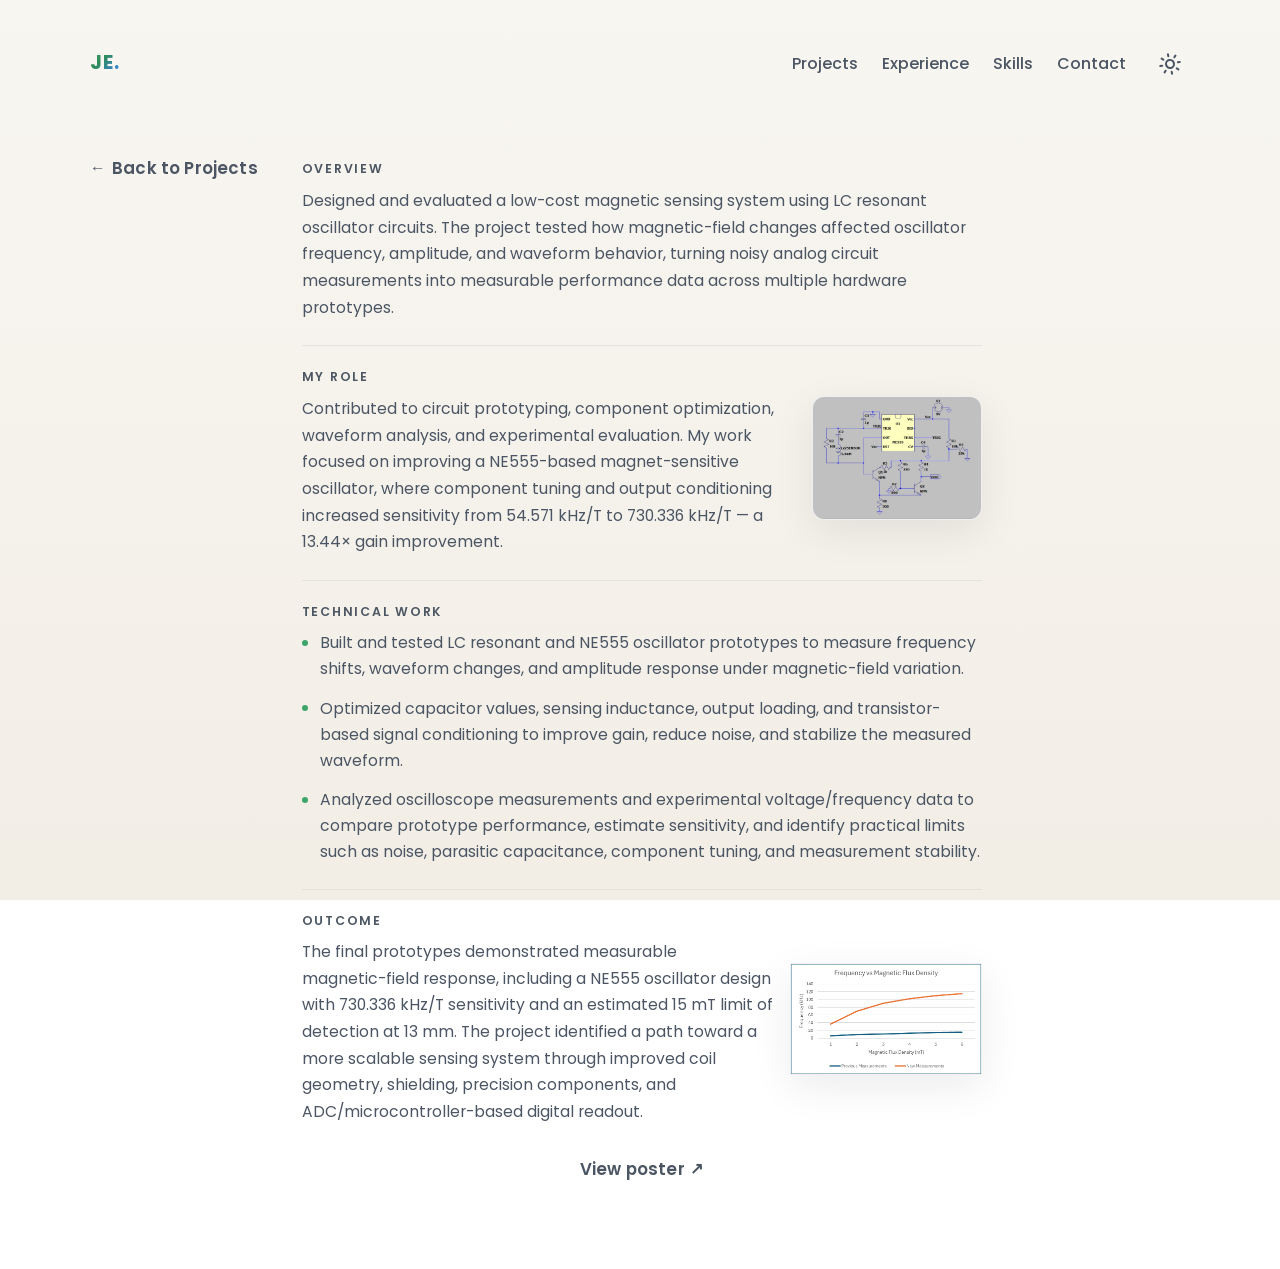
==== magnetic-resonance.html @ 5a76baa7 "added senior proj" ====
<!doctype html>
<html lang="en">
  <head>
    <meta charset="UTF-8" />
    <meta name="viewport" content="width=device-width, initial-scale=1" />
    <meta
      name="description"
      content="Case study: LC resonant magnetometer prototypes for magnetic resonance detection — circuit design, signal analysis, and experimental evaluation."
    />
    <link rel="icon" type="image/png" href="favicon.png" />
    <link rel="apple-touch-icon" href="favicon.png" />
    <link rel="preconnect" href="https://fonts.googleapis.com" />
    <link rel="preconnect" href="https://fonts.gstatic.com" crossorigin />
    <link
      href="https://fonts.googleapis.com/css2?family=Poppins:wght@400;500;700&display=swap"
      rel="stylesheet"
    />
    <link rel="stylesheet" href="styles.css" />
    <script src="script.js" defer></script>
    <title>Magnetic Resonance Detection System — Josh Elieson</title>
  </head>
  <body id="top">
    <script>
      (function () {
        var saved = localStorage.getItem("portfolio-theme");
        var theme;
        if (saved === "light" || saved === "dark") {
          theme = saved;
        } else {
          theme = "light";
        }
        document.body.className = theme;
      })();
    </script>
    <header class="header center">
      <a href="index.html" class="header-logo" aria-label="Home">
        <h3>JE.</h3>
      </a>

      <nav class="nav center" aria-label="Main">
        <ul class="nav__list center">
          <li class="nav__list-item">
            <a class="link link--nav" href="index.html#projects">Projects</a>
          </li>
          <li class="nav__list-item">
            <a class="link link--nav" href="index.html#experience">Experience</a>
          </li>
          <li class="nav__list-item">
            <a class="link link--nav" href="index.html#skills">Skills</a>
          </li>
          <li class="nav__list-item">
            <a class="link link--nav" href="index.html#contact">Contact</a>
          </li>
        </ul>

        <button type="button" aria-label="toggle theme" class="btn btn--icon btn-theme">
          <svg
            class="theme-icon theme-icon--moon"
            viewBox="0 0 24 24"
            width="24"
            height="24"
            aria-hidden="true"
          >
            <path
              d="M21 12.79A9 9 0 1 1 11.21 3 7 7 0 0 0 21 12.79z"
              fill="none"
              stroke="currentColor"
              stroke-width="2"
              stroke-linecap="round"
              stroke-linejoin="round"
            />
          </svg>
          <svg
            class="theme-icon theme-icon--sun"
            viewBox="0 0 24 24"
            width="24"
            height="24"
            aria-hidden="true"
          >
            <circle
              cx="12"
              cy="12"
              r="4"
              fill="none"
              stroke="currentColor"
              stroke-width="2"
            />
            <path
              d="M12 2v2M12 20v2M4.93 4.93l1.41 1.41M17.66 17.66l1.41 1.41M2 12h2M20 12h2M4.93 19.07l1.41-1.41M17.66 6.34l1.41-1.41"
              stroke="currentColor"
              stroke-width="2"
              stroke-linecap="round"
            />
          </svg>
        </button>

        <button
          type="button"
          aria-label="toggle navigation"
          class="btn btn--icon nav__hamburger"
        >
          <svg viewBox="0 0 24 24" width="24" height="24" aria-hidden="true">
            <path
              d="M3 12h18M3 6h18M3 18h18"
              stroke="currentColor"
              stroke-width="2"
              stroke-linecap="round"
            />
          </svg>
        </button>
      </nav>
    </header>

    <main class="case-study">
      <a href="index.html#projects" class="case-study__back text-action">
        <span class="case-study__back-inner">
          <span class="link-arrow link-arrow--left" aria-hidden="true"></span>
          <span class="case-study__back-text">Back to Projects</span>
        </span>
      </a>

      <article class="case-study__content">
        <section class="case-study__section">
          <h2 class="case-study__heading">Overview</h2>
          <p>
            Designed and evaluated a low-cost magnetic sensing system using LC resonant oscillator
            circuits. The project tested how magnetic-field changes affected oscillator frequency,
            amplitude, and waveform behavior, turning noisy analog circuit measurements into measurable
            performance data across multiple hardware prototypes.
          </p>
        </section>

        <section class="case-study__section">
          <h2 class="case-study__heading">My Role</h2>
          <figure class="case-study__figure case-study__figure--float">
            <button
              type="button"
              class="case-study__figure-zoom"
              data-lightbox-caption="NE555 magnet-sensitive oscillator schematic"
              aria-label="View larger: NE555 magnet-sensitive oscillator schematic"
            >
              <img
                src="images/projects/magnetic-resonance-schematic.png"
                alt="NE555-based magnet-sensitive oscillator circuit schematic with LC sensing inductor and transistor output conditioning"
                width="680"
                height="480"
                loading="lazy"
                decoding="async"
              />
            </button>
          </figure>
          <p>
            Contributed to circuit prototyping, component optimization, waveform analysis, and experimental
            evaluation. My work focused on improving a NE555-based magnet-sensitive oscillator, where
            component tuning and output conditioning increased sensitivity from 54.571 kHz/T to
            730.336 kHz/T — a 13.44× gain improvement.
          </p>
        </section>

        <section class="case-study__section">
          <h2 class="case-study__heading">Technical Work</h2>
          <ul class="case-study__list">
            <li>
              Built and tested LC resonant and NE555 oscillator prototypes to measure frequency shifts,
              waveform changes, and amplitude response under magnetic-field variation.
            </li>
            <li>
              Optimized capacitor values, sensing inductance, output loading, and transistor-based signal
              conditioning to improve gain, reduce noise, and stabilize the measured waveform.
            </li>
            <li>
              Analyzed oscilloscope measurements and experimental voltage/frequency data to compare
              prototype performance, estimate sensitivity, and identify practical limits such as noise,
              parasitic capacitance, component tuning, and measurement stability.
            </li>
          </ul>
        </section>

        <section class="case-study__section">
          <h2 class="case-study__heading">Outcome</h2>
          <div class="case-study__section-body case-study__section-body--split">
            <p>
              The final prototypes demonstrated measurable<br />
              magnetic-field response, including a NE555
              oscillator design with 730.336 kHz/T sensitivity and an estimated 15 mT limit of detection
              at 13 mm. The project identified a path toward a more scalable sensing system through
              improved coil geometry, shielding, precision components, and ADC/microcontroller-based
              digital readout.
            </p>
            <figure class="case-study__figure case-study__figure--float-lg case-study__figure--side">
              <button
                type="button"
                class="case-study__figure-zoom"
                data-lightbox-caption="Frequency vs magnetic flux density — previous vs optimized measurements"
                aria-label="View larger: Frequency vs magnetic flux density chart"
              >
                <img
                  src="images/projects/magnetic-resonance-frequency-chart.png"
                  alt="Frequency vs magnetic flux density chart comparing previous and optimized NE555 oscillator measurements"
                  width="680"
                  height="480"
                  loading="lazy"
                  decoding="async"
                />
              </button>
            </figure>
          </div>
          <div class="case-study__actions">
            <a
              href="documents/magnetic-resonance-poster.pdf"
              class="projects__see-more text-action"
              target="_blank"
              rel="noopener noreferrer"
            >
              View poster
              <span class="link-arrow" aria-hidden="true"></span>
            </a>
          </div>
        </section>

      </article>
    </main>

    <div id="theme-veil" class="theme-veil" aria-hidden="true"></div>

    <dialog id="image-lightbox" class="image-lightbox" aria-labelledby="image-lightbox-caption">
      <button type="button" class="image-lightbox__close btn btn--icon" aria-label="Close image">
        <svg viewBox="0 0 24 24" width="24" height="24" aria-hidden="true">
          <path
            d="M18 6L6 18M6 6l12 12"
            stroke="currentColor"
            stroke-width="2"
            stroke-linecap="round"
          />
        </svg>
      </button>
      <figure class="image-lightbox__figure">
        <img class="image-lightbox__image" src="" alt="" />
        <figcaption id="image-lightbox-caption" class="image-lightbox__caption"></figcaption>
      </figure>
    </dialog>
  </body>
</html>
---- styles.css ----
/*===============
  design tokens — dark (default)
===============*/

body.dark {
  --bg-fallback: #090b0f;
  --bg-page-gradient: none;
  --bg-secondary: #111418;
  --bg-card: #111418;
  --bg-hover: #161b22;
  --bg-navbar: #111418;

  --text-primary: #f3f4f6;
  --text-secondary: #9ca3af;
  --text-muted: #6b7280;
  --text-subtle: #6b7280;

  --accent: #2e8b57;
  --accent-bright: #3fa46a;
  --accent-blue: #3b82f6;
  --btn-primary-hover: #3fa46a;
  --accent-glow: rgba(46, 139, 87, 0.18);

  --border: rgba(255, 255, 255, 0.06);
  --border-strong: rgba(255, 255, 255, 0.1);

  --link: #3fa46a;
  --link-hover: #3fa46a;

  --btn-primary-text: #f9fafb;

  --shadow-soft: 0 8px 24px rgba(0, 0, 0, 0.2);
  --shadow-glow: 0 0 40px rgba(46, 139, 87, 0.12);

  --gradient-accent: linear-gradient(135deg, #3fa46a 0%, #2e8b57 40%, #3b82f6 100%);

  --tag-text: #9ca3af;
  --tag-bg: rgba(17, 20, 24, 0.65);
  --tag-border: rgba(255, 255, 255, 0.06);

  --skills-block-bg: #1e242e;
  --skills-block-hover: #282f3a;

  --heading-beige: #8d97a5;
  --heading-beige-dark: #9aa5b3;

  --shadow-card: 0 1px 0 rgba(255, 255, 255, 0.04) inset, 0 8px 30px rgba(0, 0, 0, 0.4);
}

/*===============
  design tokens — light
===============*/

body.light {
  --bg-fallback: #f6f4ef;
  --bg-page-gradient: linear-gradient(to bottom, #f8f6f1, #f2eee6);
  --bg-secondary: #ece8df;
  --bg-card: #ffffff;
  --bg-hover: #e7e2d7;
  --bg-navbar: rgba(255, 255, 255, 0.72);

  --text-primary: #111827;
  --text-secondary: #4b5563;
  --text-muted: #6b7280;
  --text-subtle: #9ca3af;

  --accent: #2e8b57;
  --accent-bright: #3fa46a;
  --btn-primary-hover: #256f47;
  --accent-glow: rgba(46, 139, 87, 0.08);

  --border: rgba(0, 0, 0, 0.06);
  --border-strong: rgba(0, 0, 0, 0.1);

  --link: #2e8b57;
  --link-hover: #1f5135;

  --btn-primary-text: #f9fafb;

  --shadow-soft: 0 8px 24px rgba(0, 0, 0, 0.06);
  --shadow-card: 0 12px 40px rgba(0, 0, 0, 0.08);
  --shadow-glow: 0 0 40px rgba(46, 139, 87, 0.08);

  --gradient-accent: linear-gradient(135deg, #3fa46a 0%, #2e8b57 40%, #3b82f6 100%);

  --tag-text: rgba(31, 81, 53, 0.92);
  --tag-bg: rgba(46, 139, 87, 0.1);
  --tag-border: rgba(46, 139, 87, 0.28);

  --heading-beige: #5f6b7a;
  --heading-beige-dark: #4d5763;
}

/*===============
  global styles
===============*/

* {
  padding: 0;
  margin: 0;
  border: 0;
  outline: 0;
  background-color: transparent;
  color: inherit;
  font-family: inherit;
  font-size: inherit;
  box-shadow: none;
  box-sizing: border-box;
}

html {
  scroll-behavior: smooth;
  --theme-veil-duration: 0.42s;
  --theme-veil-ease: cubic-bezier(0.4, 0, 0.2, 1);
  --forest-highlight-rgb: 31, 81, 53;
}

body {
  --section-gap: 4.5em;
  font-family: "Poppins", sans-serif;
  line-height: 1.65;
  color: var(--text-secondary);
  background-color: transparent;
  min-height: 100vh;
  position: relative;
}

/* Cursor proximity — text lifts and tints toward deep forest green */
[data-cursor-proximity] {
  transition:
    transform 0.45s cubic-bezier(0.22, 1, 0.36, 1),
    color 0.45s ease,
    text-shadow 0.45s ease;
}

[data-cursor-proximity].is-cursor-near {
  transform: translateY(calc(var(--proximity, 0) * -4px));
  color: color-mix(
    in srgb,
    currentColor calc((1 - var(--proximity, 0)) * 100%),
    #1f5135 calc(var(--proximity, 0) * 100%)
  );
  text-shadow: 0 calc(var(--proximity, 0) * 6px)
    calc(var(--proximity, 0) * 14px)
    rgba(var(--forest-highlight-rgb), calc(var(--proximity, 0) * 0.22));
}

body.light main .section__title[data-cursor-proximity].is-cursor-near,
body.light .project__header h3[data-cursor-proximity].is-cursor-near,
body.light .project__header-link h3[data-cursor-proximity].is-cursor-near {
  color: color-mix(
    in srgb,
    currentColor calc((1 - var(--proximity, 0)) * 100%),
    var(--heading-beige-dark) calc(var(--proximity, 0) * 100%)
  );
  text-shadow: 0 calc(var(--proximity, 0) * 6px)
    calc(var(--proximity, 0) * 14px)
    rgba(77, 87, 99, calc(var(--proximity, 0) * 0.22));
}

/* Crossfade page backgrounds — gradients don't tween via variables alone */
body::before,
body::after {
  content: "";
  position: fixed;
  inset: 0;
  z-index: -1;
  pointer-events: none;
  transition: opacity var(--theme-veil-duration) var(--theme-veil-ease);
}

body.theme-snap::before,
body.theme-snap::after {
  transition: none;
}

body::before {
  opacity: 1;
  background-color: #090b0f;
  background-repeat: no-repeat;
}

body::after {
  opacity: 0;
  background-color: #f6f4ef;
  background-image: linear-gradient(to bottom, #f8f6f1, #f2eee6);
  background-repeat: no-repeat;
  background-size: 100% 100%;
}

body.light::before {
  opacity: 0;
}

body.light::after {
  opacity: 1;
}

/* Full-screen veil hides per-component color snaps during theme toggle */
.theme-veil {
  position: fixed;
  inset: 0;
  z-index: 10000;
  pointer-events: none;
  opacity: 0;
  transition: opacity var(--theme-veil-duration) var(--theme-veil-ease);
}

.theme-veil.is-active {
  opacity: 1;
}

.theme-veil.is-instant {
  transition: none;
}

@media (prefers-reduced-motion: reduce) {
  html {
    --theme-veil-duration: 0.01ms;
  }

  body::before,
  body::after,
  .theme-veil {
    transition: none;
  }

  [data-cursor-proximity] {
    transition: none;
  }
}

::-moz-selection {
  background: var(--accent);
  color: var(--text-primary);
}

::-webkit-selection,
::selection {
  background: var(--accent);
  color: var(--text-primary);
}

h1,
h2,
h3,
h4 {
  line-height: 1.2;
  color: var(--text-primary);
  font-weight: 700;
  letter-spacing: -0.02em;
}

h1 {
  font-size: 4rem;
}

h2 {
  font-size: 2rem;
}

h3 {
  font-size: 1.5rem;
}

h4 {
  font-size: 1.3rem;
  color: var(--text-secondary);
  font-weight: 500;
}

ul {
  list-style-type: none;
}

a {
  text-decoration: none;
}

button {
  cursor: pointer;
}

@media (max-width: 900px) {
  h1 {
    font-size: 2.6rem;
  }
}

/*===================
  buttons and links
===================*/

.link {
  color: var(--link);
  padding: 0 0 0.3em 0;
  position: relative;
  transition: color 0.2s ease;
}

.link:hover,
.link:focus-visible {
  color: var(--link-hover);
}

.link::before {
  content: "";
  display: inline;
  width: 0%;
  height: 0.12em;
  position: absolute;
  bottom: 0;
  background: var(--gradient-accent);
  transition: width 0.2s ease-in;
  border-radius: 1px;
}

.link:hover::before,
.link:focus-visible::before {
  width: 100%;
}

.link--nav {
  color: var(--text-secondary);
  font-weight: 500;
}

.link--nav:hover,
.link--nav:focus-visible {
  color: var(--text-primary);
}

.link--icon {
  color: var(--text-secondary);
  font-size: 1.2rem;
  transition: color 0.2s ease;
}

.link--icon:hover,
.link--icon:focus-visible {
  color: var(--link-hover);
}

body.light .link--icon:hover,
body.light .link--icon:focus-visible {
  color: var(--accent-bright);
}

body.light .link--icon:hover svg,
body.light .link--icon:focus-visible svg {
  filter: drop-shadow(0 0 8px rgba(63, 164, 106, 0.45));
}

.btn {
  display: block;
  padding: 0.8em 1.4em;
  font-weight: 500;
  font-size: 0.9rem;
  border-radius: 6px;
  transition:
    background-color 0.25s ease,
    border-color 0.25s ease,
    color 0.25s ease,
    box-shadow 0.35s cubic-bezier(0.22, 1, 0.36, 1),
    transform 0.35s cubic-bezier(0.22, 1, 0.36, 1);
}

.btn--outline {
  display: inline-flex;
  align-items: center;
  justify-content: center;
  position: relative;
  isolation: isolate;
  overflow: visible;
  transform-origin: center center;
  background-color: transparent;
  background-image: var(--gradient-accent);
  -webkit-background-clip: text;
  background-clip: text;
  -webkit-text-fill-color: transparent;
  color: transparent;
  border: none;
  box-shadow: none;
  font-weight: 600;
}

/* Gradient border ring (matches .about__name gradient) */
.btn--outline::after {
  content: "";
  position: absolute;
  inset: 0;
  border-radius: inherit;
  padding: 2px;
  background: var(--gradient-accent);
  -webkit-mask:
    linear-gradient(#fff 0 0) content-box,
    linear-gradient(#fff 0 0);
  -webkit-mask-composite: xor;
  mask:
    linear-gradient(#fff 0 0) content-box,
    linear-gradient(#fff 0 0);
  mask-composite: exclude;
  pointer-events: none;
  z-index: -1;
  transition: opacity 0.35s cubic-bezier(0.22, 1, 0.36, 1);
}

.btn--outline::before {
  content: "";
  position: absolute;
  inset: 0;
  border-radius: inherit;
  clip-path: inset(0 round 6px);
  background: linear-gradient(
    115deg,
    transparent 28%,
    rgba(255, 255, 255, 0.12) 46%,
    rgba(255, 255, 255, 0.22) 50%,
    rgba(255, 255, 255, 0.12) 54%,
    transparent 72%
  );
  transform: translateX(-140%) skewX(-14deg);
  transition: transform 0.7s cubic-bezier(0.22, 1, 0.36, 1);
  pointer-events: none;
  z-index: 0;
}

a:has(> .btn--outline) {
  display: inline-block;
  position: relative;
  isolation: isolate;
  border-radius: 6px;
  transition: filter 0.35s cubic-bezier(0.22, 1, 0.36, 1);
}

a:has(> .btn--outline):hover,
a:has(> .btn--outline):focus-visible {
  filter: drop-shadow(0 0 10px rgba(46, 139, 87, 0.55))
    drop-shadow(0 0 20px rgba(59, 130, 246, 0.4))
    drop-shadow(0 0 32px rgba(59, 130, 246, 0.22));
}

.btn--outline:hover,
.btn--outline:focus-visible,
a:hover > .btn--outline,
a:focus-visible > .btn--outline {
  transform: translateY(-3px) scale(1.025);
  box-shadow:
    0 0 14px rgba(46, 139, 87, 0.45),
    0 0 26px rgba(59, 130, 246, 0.35);
}

.btn--outline:hover::after,
.btn--outline:focus-visible::after,
a:hover > .btn--outline::after,
a:focus-visible > .btn--outline::after {
  opacity: 1;
  padding: 2.5px;
}

.btn--outline:not(.btn--resume):hover::before,
.btn--outline:not(.btn--resume):focus-visible::before,
a:hover > .btn--outline:not(.btn--resume)::before,
a:focus-visible > .btn--outline:not(.btn--resume)::before {
  transform: translateX(140%) skewX(-14deg);
}

.btn--outline:active,
a:active > .btn--outline {
  transform: translateY(-1px) scale(1.01);
  transition-duration: 0.12s;
}

/* Resume — gradient fill wipes in; label crossfades to light text */
.btn--resume {
  overflow: hidden;
  background-image: none;
  -webkit-background-clip: border-box;
  background-clip: border-box;
  -webkit-text-fill-color: inherit;
  color: inherit;
}

.btn--resume::after {
  z-index: 2;
}

.btn--resume::before {
  display: none;
}

.btn--resume__fill {
  position: absolute;
  left: 0;
  top: 0;
  bottom: 0;
  width: 0;
  border-radius: inherit;
  background: var(--gradient-accent);
  transition: width 0.55s cubic-bezier(0.33, 1, 0.68, 1);
  pointer-events: none;
  z-index: 0;
}

.btn--resume:hover .btn--resume__fill,
.btn--resume:focus-visible .btn--resume__fill,
a:hover > .btn--resume .btn--resume__fill,
a:focus-visible > .btn--resume .btn--resume__fill {
  width: 100%;
}

.btn--resume__label {
  position: relative;
  z-index: 1;
  display: inline-block;
  background-image: var(--gradient-accent);
  -webkit-background-clip: text;
  background-clip: text;
  -webkit-text-fill-color: transparent;
  color: transparent;
  font-weight: inherit;
  transition:
    background-image 0.2s step-end,
    -webkit-text-fill-color 0.25s ease,
    color 0.25s ease;
}

.btn--resume__label::after {
  content: attr(data-text);
  position: absolute;
  inset: 0;
  display: flex;
  align-items: center;
  justify-content: center;
  color: var(--btn-primary-text);
  -webkit-text-fill-color: var(--btn-primary-text);
  opacity: 0;
  transition: opacity 0.3s cubic-bezier(0.33, 1, 0.68, 1) 0.18s;
  pointer-events: none;
}

.btn--resume:hover .btn--resume__label,
.btn--resume:focus-visible .btn--resume__label,
a:hover > .btn--resume .btn--resume__label,
a:focus-visible > .btn--resume .btn--resume__label {
  background-image: none;
  -webkit-text-fill-color: transparent;
  color: transparent;
}

.btn--resume:hover .btn--resume__label::after,
.btn--resume:focus-visible .btn--resume__label::after,
a:hover > .btn--resume .btn--resume__label::after,
a:focus-visible > .btn--resume .btn--resume__label::after {
  opacity: 1;
}

.btn--plain {
  text-transform: initial;
  background-color: var(--bg-card);
  color: var(--text-secondary);
  border: 1px solid var(--border-strong);
  box-shadow: var(--shadow-soft);
}

.btn--plain:hover,
.btn--plain:focus-visible {
  background-color: var(--bg-hover);
  border-color: var(--border-strong);
  color: var(--text-primary);
  transform: translateY(-3px);
  box-shadow: var(--shadow-card);
}

.btn--icon {
  padding: 0;
  display: flex;
  align-items: center;
  justify-content: center;
  min-width: 40px;
  min-height: 40px;
  border-radius: 8px;
  color: var(--text-secondary);
}

.btn--icon:hover,
.btn--icon:focus-visible {
  color: var(--accent-bright);
  background-color: var(--bg-hover);
}

.btn--icon:active {
  transform: translateY(-2px);
}

/*========
  layout
========*/

.center {
  display: flex;
  align-items: center;
}

.header {
  height: 8em;
  max-width: 1100px;
  width: 95%;
  margin: 0 auto;
  justify-content: space-between;
}

.header-logo {
  display: inline-block;
  cursor: pointer;
  user-select: none;
}

.header-logo h3 {
  display: inline-block;
  transition: transform 0.2s ease;
}

.header-logo:hover h3 {
  transform: scale(1.04);
}

.header-logo.is-pop h3 {
  animation: logo-pop 0.52s cubic-bezier(0.34, 1.45, 0.64, 1);
}

@keyframes logo-pop {
  0%,
  100% {
    transform: scale(1) rotate(0deg);
  }
  35% {
    transform: scale(1.14) rotate(-4deg);
  }
  65% {
    transform: scale(0.97) rotate(3deg);
  }
}

.header h3 {
  font-size: 1.25rem;
  font-weight: 700;
  letter-spacing: 0.04em;
  background: var(--gradient-accent);
  -webkit-background-clip: text;
  background-clip: text;
  color: transparent;
}

.confetti-piece {
  position: fixed;
  z-index: 10001;
  pointer-events: none;
  border-radius: 2px;
  will-change: transform, opacity;
}

.confetti-piece--circle {
  border-radius: 50%;
}

@media (prefers-reduced-motion: reduce) {
  .header-logo.is-pop h3 {
    animation: none !important;
  }

  .header-logo:hover h3 {
    transform: none;
  }

  .btn--outline::before {
    display: none;
  }

  .btn--resume::before {
    transition: none;
  }

  .btn--resume:hover .btn--resume__fill,
  .btn--resume:focus-visible .btn--resume__fill,
  a:hover > .btn--resume .btn--resume__fill,
  a:focus-visible > .btn--resume .btn--resume__fill {
    width: 100%;
  }

  .btn--resume:hover .btn--resume__label::after,
  .btn--resume:focus-visible .btn--resume__label::after,
  a:hover > .btn--resume .btn--resume__label::after,
  a:focus-visible > .btn--resume .btn--resume__label::after {
    opacity: 1;
    transition-delay: 0s;
  }

  a:has(> .btn--outline):hover,
  a:has(> .btn--outline):focus-visible {
    filter: none;
  }

  .btn--outline:hover,
  .btn--outline:focus-visible,
  .btn--outline:active,
  a:hover > .btn--outline,
  a:focus-visible > .btn--outline,
  a:active > .btn--outline {
    transform: none;
    box-shadow: none;
  }

  .text-action:hover,
  .text-action:focus-visible {
    transform: none;
  }

  .contact__link:hover .link-arrow,
  .contact__link:focus-visible .link-arrow,
  .projects__see-more:hover .link-arrow,
  .projects__see-more:focus-visible .link-arrow {
    animation: none;
  }
}

main {
  max-width: 1100px;
  width: 95%;
  margin: 0 auto;
}

.section {
  margin-top: var(--section-gap);
}

#projects,
#experience {
  scroll-margin-top: 3rem;
}

.section__title {
  text-align: center;
  margin-bottom: 1.25em;
  text-transform: uppercase;
  font-size: 1.4rem;
  font-weight: 600;
  letter-spacing: 0.16em;
}

body.light main .section__title {
  color: var(--heading-beige);
}

body.dark main .section__title {
  color: var(--accent-bright);
  text-shadow: 0 0 36px rgba(63, 164, 106, 0.45);
}

.nav__list {
  margin-right: 1.5em;
  display: flex;
}

.nav__list-item {
  margin-left: 1.5em;
}

.nav__hamburger {
  display: none;
  width: 1em;
}

.about {
  flex-direction: column;
  margin-top: 3em;
}

.about__name {
  display: inline;
  padding: 0;
  border: none;
  font: inherit;
  letter-spacing: inherit;
  cursor: pointer;
  user-select: none;
  background: var(--gradient-accent);
  -webkit-background-clip: text;
  background-clip: text;
  color: transparent;
}

.about__portrait {
  width: 22rem;
  max-width: 90vw;
  margin: 1.5rem auto 0;
  border-radius: 12px;
  display: block;
  object-fit: cover;
  aspect-ratio: 1;
  border: 1px solid var(--border-strong);
  box-shadow:
    var(--shadow-card),
    0 0 48px var(--accent-glow);
}

.about__role {
  margin-top: 1.4em;
}

.about__desc {
  font-size: 1rem;
  max-width: 600px;
  margin-inline: auto;
  text-align: center;
  text-wrap: balance;
  color: var(--text-secondary);
}

.about__desc,
.about__contact {
  margin-top: 2.4em;
}

.about .link--icon {
  margin-right: 0.8em;
}

.about .btn--outline {
  margin-right: 1em;
}

.projects__grid {
  max-width: 1100px;
  margin: 0 auto;
  display: grid;
  grid-template-columns: repeat(auto-fit, minmax(20em, 1fr));
  gap: 2em;
}

.projects__grid--more {
  display: none;
}

.projects__grid--more.is-expanded {
  display: grid;
  margin-top: 2em;
}

.projects__show-more-wrap {
  display: flex;
  justify-content: center;
  max-width: 1100px;
  margin: 2em auto 0;
}

.projects__show-more-wrap.is-repositioned {
  margin-top: 2em;
}

.projects__expanded-actions {
  display: none;
  align-items: center;
  gap: 1.5rem;
}

.projects__show-more-wrap.is-repositioned .projects__show-more {
  display: none;
}

.projects__show-more-wrap.is-repositioned .projects__expanded-actions {
  display: flex;
}

.text-action {
  display: inline;
  padding: 0;
  margin: 0;
  background: none;
  border: none;
  border-radius: 0;
  box-shadow: none;
  font: inherit;
  font-size: 1.05rem;
  font-weight: 600;
  letter-spacing: 0.01em;
  line-height: 1.4;
  color: var(--text-secondary);
  cursor: pointer;
  text-decoration: none;
  transition: color 0.2s ease;
}

.text-action:hover,
.text-action:focus-visible {
  background-image: var(--gradient-accent);
  -webkit-background-clip: text;
  background-clip: text;
  -webkit-text-fill-color: transparent;
  color: transparent;
}

.text-action:focus-visible {
  outline: none;
  text-decoration: underline;
  text-decoration-color: var(--accent);
  text-underline-offset: 0.2em;
}

.projects__see-more {
  display: inline-flex;
  align-items: center;
  gap: 0.35rem;
}

.link-arrow {
  display: inline-block;
  font-size: 0.96em;
  line-height: 1;
  color: var(--text-secondary);
  transition: color 0.2s ease;
}

.link-arrow::before {
  content: "↗";
}

.contact__link:hover .link-arrow,
.contact__link:focus-visible .link-arrow,
.projects__see-more:hover .link-arrow,
.projects__see-more:focus-visible .link-arrow {
  background-image: var(--gradient-accent);
  -webkit-background-clip: text;
  background-clip: text;
  -webkit-text-fill-color: transparent;
  color: transparent;
  animation: link-arrow-diagonal 0.7s ease-in-out infinite alternate;
}

@keyframes link-arrow-diagonal {
  0% {
    transform: translate(0, 0);
  }

  100% {
    transform: translate(4px, -4px);
  }
}

.contact__link.link--icon {
  align-items: flex-end;
  gap: 0.45rem;
  font-size: 1.05rem;
  font-weight: 600;
}

.contact__link.link--icon svg {
  display: block;
  width: 1.1em;
  height: 1.1em;
  flex-shrink: 0;
}

.contact__link-label {
  font-size: inherit;
  font-weight: inherit;
  color: inherit;
  line-height: 1;
}

.contact__link .link-arrow {
  line-height: 1;
  padding-bottom: 0.06em;
}

.project {
  position: relative;
  overflow: visible;
  padding: 1.5em 1.5em 3.25em;
  margin: 0 auto;
  width: 100%;
  text-align: left;
  background-color: var(--bg-card);
  border: 1px solid var(--border);
  border-radius: 12px;
  box-shadow: var(--shadow-card);
  transition:
    transform 0.25s ease,
    border-color 0.2s ease,
    box-shadow 0.2s ease;
}

.project.has-notes-open,
.project:has(.project__notes.is-open),
.project:has(.project__notes:hover),
.project:has(.project__notes:focus-within),
.project:has(.project__icon-hint:hover),
.project:has(.project__icon-hint:focus-within) {
  z-index: 50;
}

.project:hover {
  transform: translateY(-4px);
  background-color: var(--bg-hover);
  border-color: var(--border-strong);
  box-shadow:
    var(--shadow-card),
    var(--shadow-glow);
}

body.dark .project:hover {
  border-color: rgba(255, 255, 255, 0.09);
  box-shadow:
    0 1px 0 rgba(255, 255, 255, 0.05) inset,
    0 12px 40px rgba(0, 0, 0, 0.45),
    var(--shadow-glow);
}

.project__header {
  display: flex;
  align-items: center;
  gap: 1rem;
}

.project__header-link {
  display: block;
  margin: -0.35rem;
  padding: 0.35rem;
  border-radius: 10px;
  text-decoration: none;
  color: inherit;
  cursor: pointer;
  transition: background-color 0.2s ease;
}

.project__header-link .project__description {
  margin: 1.15em 0 0;
  line-height: 1.55;
}

.project__header-link:hover,
.project__header-link:focus-visible {
  background-color: var(--bg-hover);
}

.project__header-link:focus-visible {
  outline: 2px solid var(--accent);
  outline-offset: 2px;
}

.project__header-link:hover h3,
.project__header-link:focus-visible h3 {
  color: var(--accent-bright);
}

body.light .project__header h3,
body.light .project__header-link h3 {
  color: var(--heading-beige);
}

body.light .project__header-link:hover h3,
body.light .project__header-link:focus-visible h3 {
  color: var(--heading-beige-dark);
}

.project__image {
  flex-shrink: 0;
  width: 5.5rem;
  height: 5.5rem;
  object-fit: cover;
  border-radius: 10px;
  border: 1px solid var(--border);
  background-color: var(--bg-secondary);
}

.project__header h3,
.project__header-link h3 {
  margin: 0;
  flex: 1;
  min-width: 0;
  font-size: 1.05rem;
  line-height: 1.35;
  color: var(--text-primary);
}

.project__header h3.project__title--forge,
.project__header-link h3.project__title--forge {
  font-size: calc(1.05rem * 1.69);
}

.project__header h3.project__title--spreadsheet,
.project__header-link h3.project__title--spreadsheet {
  font-size: calc(1.05rem * 1.15);
}

.project__body {
  margin-top: 1.15em;
}

.project h3 {
  color: var(--text-primary);
}

.project__description {
  margin-top: 0;
  color: var(--text-secondary);
  font-size: 0.95rem;
}

.project__stack {
  display: flex;
  flex-wrap: wrap;
  justify-content: flex-start;
  margin: 1.2em 0;
  gap: 0.38rem;
  padding: 0;
  list-style: none;
}

.project__stack-item {
  margin: 0;
  font-weight: 600;
  font-size: 0.68rem;
  line-height: 1.3;
  letter-spacing: 0.03em;
  color: var(--tag-text);
  background-color: var(--tag-bg);
  border: 1px solid var(--tag-border);
  border-radius: 999px;
  padding: 0.22rem 0.55rem;
  transition:
    color 0.2s ease,
    background-color 0.2s ease,
    border-color 0.2s ease;
}

body.light .project__stack-item {
  color: var(--text-muted);
  background-color: var(--bg-secondary);
  border-color: var(--border);
}

.project:hover .project__stack-item {
  color: var(--accent-bright);
  border-color: rgba(63, 164, 106, 0.28);
}

body.dark .project:hover .project__stack-item {
  border-color: rgba(255, 255, 255, 0.1);
}

body.light .project:hover .project__stack-item {
  color: var(--accent-bright);
  background-color: rgba(46, 139, 87, 0.1);
  border-color: rgba(46, 139, 87, 0.28);
}

.project:has(.link--icon-text) {
  padding-bottom: 4.25em;
}

.project__links {
  position: absolute;
  bottom: 1.5em;
  left: 1.5em;
  display: flex;
  flex-wrap: wrap;
  align-items: center;
  justify-content: flex-start;
  gap: 0.5em;
  margin: 0;
}

.project__links .link--icon-text {
  display: inline-flex;
  align-items: center;
  line-height: 1;
  margin: 0;
}

.project__links .link.link--icon {
  position: relative;
  display: inline-flex;
  align-items: center;
  justify-content: center;
  margin: 0;
  padding: 0 0 0.3em 0;
  min-width: 24px;
  min-height: 24px;
  vertical-align: middle;
  overflow: visible;
}

.project__links .link.link--icon::before {
  bottom: 0;
  left: 0;
}

.project__notes {
  position: relative;
  display: inline-flex;
}

.project__notes::before {
  content: '';
  position: absolute;
  left: 0;
  right: 0;
  bottom: 100%;
  height: 0.65rem;
}

.project__notes-trigger {
  appearance: none;
  border: 0;
  background: transparent;
  margin: 0;
  font: inherit;
}

.project__notes-popup {
  position: absolute;
  left: 0;
  bottom: calc(100% + 0.65rem);
  transform: translate(0, 0.35rem);
  width: min(20.5rem, calc(100vw - 3.5rem));
  padding: 0.75rem 0.85rem;
  border-radius: 10px;
  border: 1px solid var(--border);
  background: var(--bg-card);
  box-shadow:
    0 12px 30px rgba(0, 0, 0, 0.3),
    0 1px 0 rgba(255, 255, 255, 0.04) inset;
  opacity: 0;
  visibility: hidden;
  pointer-events: none;
  transition:
    opacity 0.2s ease,
    transform 0.2s ease,
    visibility 0.2s ease;
  z-index: 10;
}

body.light .project__notes-popup {
  box-shadow:
    0 16px 32px rgba(34, 51, 84, 0.16),
    0 1px 0 rgba(255, 255, 255, 0.75) inset;
}

.project__notes.is-open .project__notes-popup {
  opacity: 1;
  visibility: visible;
  pointer-events: auto;
  transform: translate(0, 0);
}

.project__notes-title {
  margin: 0;
  font-size: 0.76rem;
  font-weight: 700;
  letter-spacing: 0.07em;
  text-transform: uppercase;
  color: var(--accent-bright);
}

.project__notes-list {
  margin: 0.5rem 0 0;
  padding: 0;
  list-style: none;
  display: grid;
  gap: 0.38rem;
}

.project__notes-list li {
  font-size: 0.82rem;
  line-height: 1.4;
  color: var(--text-secondary);
}

.project__icon-hint {
  position: relative;
  display: inline-flex;
}

.project__icon-hint::before {
  content: '';
  position: absolute;
  left: 0;
  right: 0;
  bottom: 100%;
  height: 0.65rem;
}

.project__icon-hint-popup {
  position: absolute;
  left: 0;
  bottom: calc(100% + 0.65rem);
  transform: translate(0, 0.35rem);
  margin: 0;
  padding: 0.5rem 0.75rem;
  border-radius: 10px;
  border: 1px solid var(--border);
  background: var(--bg-card);
  box-shadow:
    0 12px 30px rgba(0, 0, 0, 0.3),
    0 1px 0 rgba(255, 255, 255, 0.04) inset;
  font-size: 0.82rem;
  font-weight: 500;
  line-height: 1.2;
  color: var(--text-secondary);
  white-space: nowrap;
  opacity: 0;
  visibility: hidden;
  pointer-events: none;
  transition:
    opacity 0.2s ease,
    transform 0.2s ease,
    visibility 0.2s ease;
  z-index: 10;
}

body.light .project__icon-hint-popup {
  box-shadow:
    0 16px 32px rgba(34, 51, 84, 0.16),
    0 1px 0 rgba(255, 255, 255, 0.75) inset;
}

.project__icon-hint:hover .project__icon-hint-popup,
.project__icon-hint:focus-within .project__icon-hint-popup {
  opacity: 1;
  visibility: visible;
  transform: translate(0, 0);
}

.skills__list {
  max-width: 520px;
  width: 95%;
  margin: 0 auto;
  display: flex;
  flex-wrap: wrap;
  justify-content: center;
  gap: 0.25em;
  user-select: none;
}

.skills__list-item {
  margin: 0.5em;
  border: none;
  border-radius: 0;
}

.skills__list-item:hover,
.skills__list-item:focus-visible {
  border: none;
}

body.dark .skills__list-item {
  background-color: var(--skills-block-bg);
}

body.dark .skills__list-item:hover,
body.dark .skills__list-item:focus-visible {
  background-color: var(--skills-block-hover);
}

.contact {
  display: flex;
  justify-content: center;
}

.contact__layout {
  display: grid;
  grid-template-columns: 1fr auto 1fr;
  grid-template-rows: auto auto;
  align-items: center;
  gap: 1.25em 2.25rem;
  width: 100%;
}

.contact__title {
  grid-column: 1 / -1;
  grid-row: 1;
  margin-bottom: 0;
  text-align: center;
}

.contact__linkedin {
  grid-column: 2;
  grid-row: 2;
  justify-self: center;
  display: inline-flex;
  align-items: center;
}

.contact__side {
  grid-row: 2;
  display: inline-flex;
  align-items: center;
}

.contact__side--email {
  grid-column: 1;
  justify-self: end;
}

.contact__side--github {
  grid-column: 3;
  justify-self: start;
}

@media (max-width: 640px) {
  .contact__layout {
    grid-template-columns: 1fr;
    gap: 1em;
  }

  .contact__title,
  .contact__linkedin,
  .contact__side--email,
  .contact__side--github {
    grid-column: 1;
    grid-row: auto;
    justify-self: center;
  }
}

.footer {
  padding: 2em 1.5em 2.5em;
  margin-top: var(--section-gap);
  text-align: center;
  border-top: 1px solid var(--border);
}

.footer__credit {
  max-width: 36rem;
  margin: 0 auto;
  font-size: 0.75rem;
  line-height: 1.6;
  font-weight: 400;
  color: var(--text-muted);
}

.footer__link {
  font-size: 0.9rem;
  font-weight: 700;
  color: var(--text-muted);
}

@media (max-width: 600px) {
  .projects__grid {
    grid-template-columns: repeat(2, minmax(0, 1fr));
    gap: 1rem;
  }

  .projects__grid--more.is-expanded,
  .projects__show-more-wrap,
  .projects__show-more-wrap.is-repositioned {
    margin-top: 1rem;
  }

  .project {
    padding: 1.1em 1.1em 2.9em;
  }

  .project__description,
  .project__header-link .project__description {
    display: none;
  }

  .project__body {
    margin-top: 0.85em;
  }

  .project__header,
  .project__header-link .project__header {
    flex-direction: column;
    align-items: center;
    text-align: center;
    gap: 0.65rem;
  }

  .project__header h3,
  .project__header-link h3 {
    font-size: 0.9rem;
    line-height: 1.3;
    text-align: center;
    overflow-wrap: anywhere;
    word-break: break-word;
  }

  .project__header h3.project__title--forge,
  .project__header-link h3.project__title--forge {
    font-size: calc(0.9rem * 1.69);
  }

  .project__header h3.project__title--spreadsheet,
  .project__header-link h3.project__title--spreadsheet {
    font-size: calc(0.9rem * 1.15);
  }

  .project__stack {
    justify-content: center;
    margin-top: 0.8em;
  }

  .project__stack-item--resumeai-openai {
    order: 2;
  }

  .project__stack-item--excel-docker {
    order: 4;
  }

  .project__image {
    width: 4rem;
    height: 4rem;
  }

  .header {
    height: 6em;
  }

  body {
    --section-gap: 3.5em;
  }

  .nav__list {
    flex-direction: column;
    padding: 4em 0;
    position: absolute;
    right: 0;
    left: 0;
    top: 5em;
    background-color: var(--bg-navbar);
    backdrop-filter: blur(12px);
    -webkit-backdrop-filter: blur(12px);
    border-bottom: 1px solid var(--border);
    width: 0;
    overflow: hidden;
    transition: width 0.2s ease-in-out;
  }

  .display-nav-list {
    width: 100%;
  }

  .nav__list-item {
    margin: 0.5em 0;
  }

  .nav__hamburger {
    display: flex;
    margin-left: 0.8em;
  }

  .about {
    align-items: center;
    margin-top: 2em;
    text-align: center;
  }

  .about h1,
  .about__role {
    width: 100%;
    text-align: center;
  }

  .about__name {
    -webkit-tap-highlight-color: transparent;
  }

  .about__name:focus,
  .about__name:focus-visible,
  .about__name:active {
    outline: none;
    box-shadow: none;
  }

  .about__portrait {
    width: 14rem;
    height: 14rem;
    aspect-ratio: 1 / 1;
    margin-top: 1rem;
  }

  .about__contact {
    width: 100%;
    justify-content: center;
    gap: 0.8rem;
  }

  .about .btn--outline,
  .about .link--icon {
    margin-right: 0;
  }

  .footer {
    padding: 2em;
  }
}

.btn--icon svg,
.link--icon svg {
  width: 24px;
  height: 24px;
  transition:
    transform 0.2s ease,
    filter 0.2s ease;
}

.link--icon:hover svg,
.link--icon:focus-visible svg {
  transform: translateY(-2px);
}

.github-icon {
  transform: scale(0.9);
}

.link--icon:hover .github-icon,
.link--icon:focus-visible .github-icon {
  transform: scale(0.9) translateY(-2px);
}

.contact__link.link--icon:hover svg,
.contact__link.link--icon:focus-visible svg,
.contact__link.link--icon:hover .github-icon,
.contact__link.link--icon:focus-visible .github-icon {
  transform: none;
}

.link--icon {
  display: inline-flex;
  align-items: center;
  gap: 5px;
}

.link--icon-text {
  font-size: 0.9rem;
  font-weight: 500;
  color: var(--text-secondary);
}

.link--icon:hover .link--icon-text,
.link--icon:focus-visible .link--icon-text {
  color: var(--link-hover);
}

body.light .link--icon:hover .link--icon-text,
body.light .link--icon:focus-visible .link--icon-text {
  color: var(--accent-bright);
}

.link--muted,
.link--icon-text.link--muted {
  color: var(--text-muted);
  cursor: default;
}

.link--muted::before {
  display: none;
}

/* theme toggle icons */
.theme-icon--sun {
  display: none;
}

body.light .theme-icon--moon {
  display: none;
}

body.light .theme-icon--sun {
  display: block;
}

.theme-icon {
  transform: rotate(-12deg);
}

/* Keep the theme toggle icon-only (no square background flash) */
.btn-theme:hover,
.btn-theme:focus-visible,
.btn-theme:active {
  background-color: transparent;
}

/*===================
  experience section
===================*/

.experience-list {
  max-width: 1100px;
  margin: 0 auto;
  display: grid;
  gap: 0.9rem;
  padding: 0;
  list-style: none;
}

.experience-item {
  display: grid;
  grid-template-columns: minmax(7.2rem, 9rem) 1fr;
  align-items: start;
  gap: 0.85rem;
  padding: 0.9rem 0.8rem;
  border-radius: 8px;
  border: 1px solid transparent;
  transition:
    background 0.18s ease,
    border-color 0.18s ease,
    transform 0.18s ease;
}

.experience-item:hover {
  background: var(--bg-hover);
  border-color: var(--border);
  transform: translateY(-1px);
}

.experience-item__link {
  display: contents;
  color: inherit;
  text-decoration: none;
}

.experience-item__link:focus-visible {
  outline: none;
}

.experience-item__link:focus-visible .experience-item__content {
  outline: 2px solid var(--accent);
  outline-offset: 4px;
  border-radius: 4px;
}

.experience-item__range {
  margin: 0.15rem 0 0;
  font-size: 0.72rem;
  font-weight: 600;
  letter-spacing: 0.08em;
  text-transform: uppercase;
  color: var(--text-muted);
  line-height: 1.4;
  transition: color 0.2s ease;
}

body.dark .experience-item__range {
  color: var(--heading-beige);
}

body.dark .experience-item:hover .experience-item__range {
  color: var(--accent-bright);
}

body.light .experience-item__range {
  color: var(--heading-beige-dark);
}

.experience-item__content {
  min-width: 0;
}

.experience-item__title {
  margin: 0;
  font-size: clamp(0.95rem, 1.8vw, 1.04rem);
  font-weight: 600;
  line-height: 1.4;
  color: var(--text-primary);
}

.experience-item__location {
  margin: 0.25rem 0 0;
  font-size: 0.84rem;
  color: var(--text-muted);
}

.experience-item__bullets {
  display: grid;
  gap: 0.45rem;
  margin: 0.55rem 0 0;
  padding-left: 1.1rem;
  list-style-type: disc;
}

.experience-item__bullets li {
  font-size: 0.9rem;
  line-height: 1.58;
  color: var(--text-secondary);
}

.experience-item__tags {
  display: flex;
  flex-wrap: wrap;
  gap: 0.45rem;
  margin: 0.7rem 0 0;
  padding: 0;
  list-style: none;
}

.experience-item__tags li {
  font-size: 0.73rem;
  font-weight: 600;
  letter-spacing: 0.02em;
  padding: 0.22rem 0.52rem;
  border-radius: 999px;
  color: var(--tag-text);
  background-color: var(--tag-bg);
  border: 1px solid var(--tag-border);
  transition:
    color 0.2s ease,
    background-color 0.2s ease,
    border-color 0.2s ease;
}

body.dark .experience-item__tags li {
  color: var(--accent-bright);
  border-color: rgba(63, 164, 106, 0.28);
}

body.light .experience-item__tags li {
  color: var(--text-muted);
  background-color: var(--bg-secondary);
  border-color: var(--border);
}

body.light .experience-item:hover .experience-item__tags li {
  color: var(--accent-bright);
  background-color: rgba(46, 139, 87, 0.1);
  border-color: rgba(46, 139, 87, 0.28);
}

@media (max-width: 760px) {
  .experience-item {
    grid-template-columns: 1fr;
    gap: 0.45rem;
    padding: 0.78rem 0.72rem;
    background: var(--bg-card);
    border-color: var(--border);
  }

  .experience-item__range {
    margin: 0;
    font-size: 0.66rem;
  }

  .experience-item__title {
    font-size: 0.93rem;
  }

  .experience-item__location {
    font-size: 0.79rem;
  }

  .experience-item__bullets {
    font-size: 0.84rem;
    line-height: 1.48;
  }
}

@media (prefers-reduced-motion: reduce) {
  .experience-item {
    transition: none;
  }

  .experience-item:hover {
    transform: none;
  }
}

/*===============
  case study page
===============*/

.case-study {
  --case-study-back-size: 1.05rem;
  --case-study-heading-size: 0.78rem;
  --case-study-row-line-height: 1.4;
  margin-top: 2em;
  margin-bottom: 4em;
  display: grid;
  grid-template-columns: 1fr minmax(0, 680px) 1fr;
  column-gap: clamp(1.25rem, 4vw, 2.75rem);
  align-items: start;
}

.case-study__back {
  grid-column: 1;
  justify-self: end;
  align-self: start;
  display: inline-flex;
  margin-bottom: 0;
  margin-top: calc(
    (var(--case-study-heading-size) - var(--case-study-back-size)) * var(--case-study-row-line-height) /
      2
  );
  white-space: nowrap;
}

.case-study__back-inner {
  display: inline-flex;
  align-items: center;
  gap: 0.4rem;
}

.case-study__back-text {
  line-height: var(--case-study-row-line-height);
}

.case-study__back .link-arrow--left {
  display: inline-flex;
  align-items: center;
  justify-content: center;
  flex-shrink: 0;
  font-size: 0.92em;
  line-height: 1;
  transform: translateY(-0.06em);
}

.case-study__back:hover,
.case-study__back:focus-visible {
  background-image: var(--gradient-accent);
  -webkit-background-clip: text;
  background-clip: text;
  -webkit-text-fill-color: transparent;
  color: transparent;
}

.case-study__back:focus-visible {
  outline: none;
  text-decoration: underline;
  text-decoration-color: var(--accent);
  text-underline-offset: 0.2em;
}

.link-arrow--left::before {
  content: "←";
}

.case-study__back:hover .link-arrow--left,
.case-study__back:focus-visible .link-arrow--left {
  transform: translate(-3px, -0.06em);
  animation: none;
  background-image: var(--gradient-accent);
  -webkit-background-clip: text;
  background-clip: text;
  -webkit-text-fill-color: transparent;
  color: transparent;
}

.case-study__hero {
  text-align: center;
  max-width: 720px;
  margin: 0 auto 2.5em;
  padding: 2em 1.5em;
  background-color: var(--bg-card);
  border: 1px solid var(--border);
  border-radius: 12px;
  box-shadow: var(--shadow-card);
}

.case-study__icon {
  width: 88px;
  height: 88px;
  border-radius: 12px;
  margin-bottom: 1.25em;
}

.case-study__title {
  font-size: clamp(1.45rem, 3vw, 1.85rem);
  font-weight: 700;
  color: var(--text-primary);
  line-height: 1.25;
  margin-bottom: 0.65em;
}

.case-study__subtitle {
  max-width: 56ch;
  margin: 0 auto 1.5em;
  font-size: 1rem;
  line-height: 1.65;
  color: var(--text-secondary);
  text-wrap: balance;
}

.case-study__actions {
  display: flex;
  justify-content: center;
  gap: 0.75em;
}

.case-study__section .case-study__actions {
  margin-top: 2em;
  clear: both;
}

.case-study__figure {
  background-color: var(--bg-card);
  border: 1px solid var(--border);
  border-radius: 12px;
  box-shadow: var(--shadow-card);
  overflow: hidden;
}

.case-study__figure--float {
  float: right;
  width: 25%;
  max-width: 170px;
  margin: 0 0 0.75em 1em;
}

.case-study__figure--float-lg {
  width: 30%;
  max-width: 192px;
}

.case-study__section-body--split {
  display: grid;
  grid-template-columns: minmax(0, 1fr) auto;
  column-gap: 1em;
  align-items: start;
}

.case-study__section-body--split p {
  grid-column: 1;
  margin: 0;
}

.case-study__figure--side {
  grid-column: 2;
  grid-row: 1;
  float: none;
  width: 192px;
  max-width: 192px;
  margin: 1.5em 0 0;
  border-radius: 0;
  overflow: visible;
}

.case-study__figure-zoom {
  display: block;
  width: 100%;
  padding: 0;
  border: none;
  background: none;
  cursor: zoom-in;
  font: inherit;
}

.case-study__figure-zoom:focus-visible {
  outline: 2px solid var(--accent-bright);
  outline-offset: 2px;
}

.case-study__figure img {
  display: block;
  width: 100%;
  height: auto;
}

.case-study__section::after {
  content: "";
  display: table;
  clear: both;
}

.case-study__content {
  grid-column: 2;
  width: 100%;
  max-width: 680px;
  margin: 0;
}

.case-study__section {
  padding: 1.5em 0;
  border-top: 1px solid var(--border);
}

.case-study__section:first-child {
  border-top: none;
  padding-top: 0;
}

.case-study__section:first-child .case-study__heading {
  line-height: var(--case-study-row-line-height);
}

.case-study__heading {
  font-size: 0.78rem;
  font-weight: 600;
  letter-spacing: 0.14em;
  text-transform: uppercase;
  color: var(--heading-beige);
  margin-bottom: 0.85em;
}

body.dark .case-study__heading {
  color: var(--text-primary);
}

body.light .case-study__heading {
  color: var(--heading-beige-dark);
}

.case-study__section p {
  font-size: 0.98rem;
  line-height: 1.7;
  color: var(--text-secondary);
}

.case-study__list {
  list-style: none;
  display: grid;
  gap: 0.85em;
}

.case-study__list li {
  position: relative;
  padding-left: 1.15em;
  font-size: 0.98rem;
  line-height: 1.65;
  color: var(--text-secondary);
}

.case-study__list li::before {
  content: "";
  position: absolute;
  left: 0;
  top: 0.62em;
  width: 6px;
  height: 6px;
  border-radius: 50%;
  background: var(--accent-bright);
}

.case-study__tags {
  display: flex;
  flex-wrap: wrap;
  gap: 0.5em;
  list-style: none;
}

.case-study__tags li {
  padding: 0.35em 0.85em;
  font-size: 0.82rem;
  font-weight: 500;
  color: var(--tag-text);
  background-color: var(--tag-bg);
  border: 1px solid var(--tag-border);
  border-radius: 999px;
}

.case-study__section--skills {
  padding-bottom: 0;
}

.image-lightbox {
  position: relative;
  border: none;
  padding: 0;
  margin: auto;
  max-width: min(92vw, 960px);
  width: auto;
  background: transparent;
  overflow: visible;
}

.image-lightbox::backdrop {
  background: rgba(8, 10, 14, 0.82);
  backdrop-filter: blur(4px);
}

.image-lightbox__close {
  position: absolute;
  top: -2.75rem;
  right: 0;
  color: #fff;
}

.image-lightbox__close:hover,
.image-lightbox__close:focus-visible {
  color: var(--accent-bright);
}

.image-lightbox__figure {
  margin: 0;
  background-color: var(--bg-card);
  border: 1px solid var(--border);
  border-radius: 12px;
  box-shadow: var(--shadow-card);
  overflow: hidden;
}

.image-lightbox__image {
  display: block;
  width: 100%;
  max-height: 82vh;
  height: auto;
  object-fit: contain;
}

.image-lightbox__caption {
  padding: 0.85em 1em;
  font-size: 0.88rem;
  line-height: 1.5;
  color: var(--text-secondary);
  text-align: center;
  border-top: 1px solid var(--border);
}

@media (max-width: 768px) {
  .case-study {
    grid-template-columns: minmax(0, 680px);
    justify-content: center;
  }

  .case-study__back,
  .case-study__content {
    grid-column: 1;
  }

  .case-study__back {
    justify-self: start;
    margin-bottom: 1.5em;
  }
}

@media (max-width: 640px) {
  .case-study__hero {
    padding: 1.5em 1.15em;
  }

  .case-study__section {
    padding: 1.25em 0;
  }
}
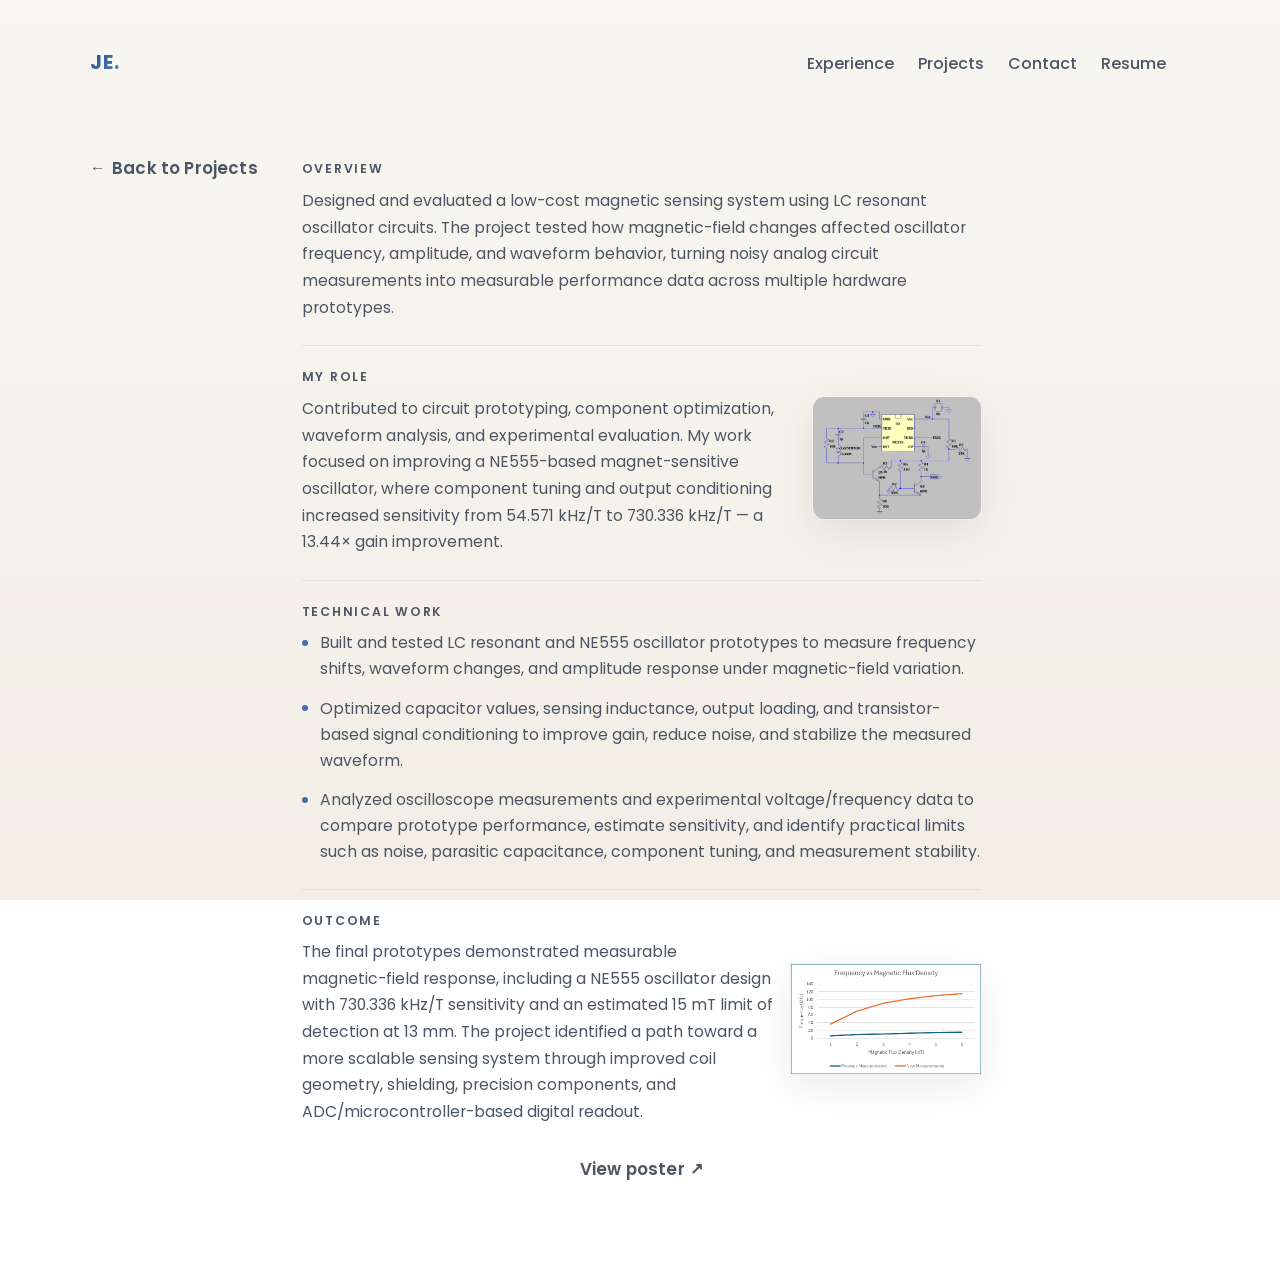
==== commit 85a00f3b: "maturing website" ====
--- a/magnetic-resonance.html
+++ b/magnetic-resonance.html
@@ -19,19 +19,7 @@
     <script src="script.js" defer></script>
     <title>Magnetic Resonance Detection System — Josh Elieson</title>
   </head>
-  <body id="top">
-    <script>
-      (function () {
-        var saved = localStorage.getItem("portfolio-theme");
-        var theme;
-        if (saved === "light" || saved === "dark") {
-          theme = saved;
-        } else {
-          theme = "light";
-        }
-        document.body.className = theme;
-      })();
-    </script>
+  <body id="top" class="light">
     <header class="header center">
       <a href="index.html" class="header-logo" aria-label="Home">
         <h3>JE.</h3>
@@ -40,59 +28,18 @@
       <nav class="nav center" aria-label="Main">
         <ul class="nav__list center">
           <li class="nav__list-item">
-            <a class="link link--nav" href="index.html#projects">Projects</a>
-          </li>
-          <li class="nav__list-item">
             <a class="link link--nav" href="index.html#experience">Experience</a>
           </li>
           <li class="nav__list-item">
-            <a class="link link--nav" href="index.html#skills">Skills</a>
+            <a class="link link--nav" href="index.html#projects">Projects</a>
           </li>
           <li class="nav__list-item">
             <a class="link link--nav" href="index.html#contact">Contact</a>
           </li>
+          <li class="nav__list-item">
+            <a class="link link--nav" href="JoshElieson_Resume.pdf" target="_blank" rel="noopener noreferrer">Resume</a>
+          </li>
         </ul>
-
-        <button type="button" aria-label="toggle theme" class="btn btn--icon btn-theme">
-          <svg
-            class="theme-icon theme-icon--moon"
-            viewBox="0 0 24 24"
-            width="24"
-            height="24"
-            aria-hidden="true"
-          >
-            <path
-              d="M21 12.79A9 9 0 1 1 11.21 3 7 7 0 0 0 21 12.79z"
-              fill="none"
-              stroke="currentColor"
-              stroke-width="2"
-              stroke-linecap="round"
-              stroke-linejoin="round"
-            />
-          </svg>
-          <svg
-            class="theme-icon theme-icon--sun"
-            viewBox="0 0 24 24"
-            width="24"
-            height="24"
-            aria-hidden="true"
-          >
-            <circle
-              cx="12"
-              cy="12"
-              r="4"
-              fill="none"
-              stroke="currentColor"
-              stroke-width="2"
-            />
-            <path
-              d="M12 2v2M12 20v2M4.93 4.93l1.41 1.41M17.66 17.66l1.41 1.41M2 12h2M20 12h2M4.93 19.07l1.41-1.41M17.66 6.34l1.41-1.41"
-              stroke="currentColor"
-              stroke-width="2"
-              stroke-linecap="round"
-            />
-          </svg>
-        </button>
 
         <button
           type="button"
@@ -221,8 +168,6 @@
       </article>
     </main>
 
-    <div id="theme-veil" class="theme-veil" aria-hidden="true"></div>
-
     <dialog id="image-lightbox" class="image-lightbox" aria-labelledby="image-lightbox-caption">
       <button type="button" class="image-lightbox__close btn btn--icon" aria-label="Close image">
         <svg viewBox="0 0 24 24" width="24" height="24" aria-hidden="true">
--- a/styles.css
+++ b/styles.css
@@ -1,57 +1,9 @@
-/*===============
-  design tokens — dark (default)
-===============*/
-
-body.dark {
-  --bg-fallback: #090b0f;
-  --bg-page-gradient: none;
-  --bg-secondary: #111418;
-  --bg-card: #111418;
-  --bg-hover: #161b22;
-  --bg-navbar: #111418;
-
-  --text-primary: #f3f4f6;
-  --text-secondary: #9ca3af;
-  --text-muted: #6b7280;
-  --text-subtle: #6b7280;
-
-  --accent: #2e8b57;
-  --accent-bright: #3fa46a;
-  --accent-blue: #3b82f6;
-  --btn-primary-hover: #3fa46a;
-  --accent-glow: rgba(46, 139, 87, 0.18);
-
-  --border: rgba(255, 255, 255, 0.06);
-  --border-strong: rgba(255, 255, 255, 0.1);
-
-  --link: #3fa46a;
-  --link-hover: #3fa46a;
-
-  --btn-primary-text: #f9fafb;
-
-  --shadow-soft: 0 8px 24px rgba(0, 0, 0, 0.2);
-  --shadow-glow: 0 0 40px rgba(46, 139, 87, 0.12);
-
-  --gradient-accent: linear-gradient(135deg, #3fa46a 0%, #2e8b57 40%, #3b82f6 100%);
-
-  --tag-text: #9ca3af;
-  --tag-bg: rgba(17, 20, 24, 0.65);
-  --tag-border: rgba(255, 255, 255, 0.06);
-
-  --skills-block-bg: #1e242e;
-  --skills-block-hover: #282f3a;
-
-  --heading-beige: #8d97a5;
-  --heading-beige-dark: #9aa5b3;
-
-  --shadow-card: 0 1px 0 rgba(255, 255, 255, 0.04) inset, 0 8px 30px rgba(0, 0, 0, 0.4);
-}
-
 /*===============
   design tokens — light
 ===============*/
 
-body.light {
+:root {
+  color-scheme: light;
   --bg-fallback: #f6f4ef;
   --bg-page-gradient: linear-gradient(to bottom, #f8f6f1, #f2eee6);
   --bg-secondary: #ece8df;
@@ -64,28 +16,28 @@
   --text-muted: #6b7280;
   --text-subtle: #9ca3af;
 
-  --accent: #2e8b57;
-  --accent-bright: #3fa46a;
-  --btn-primary-hover: #256f47;
-  --accent-glow: rgba(46, 139, 87, 0.08);
+  --accent: #315f9b;
+  --accent-bright: #426fa8;
+  --btn-primary-hover: #284e80;
+  --accent-glow: rgba(49, 95, 155, 0.08);
 
   --border: rgba(0, 0, 0, 0.06);
   --border-strong: rgba(0, 0, 0, 0.1);
 
-  --link: #2e8b57;
-  --link-hover: #1f5135;
+  --link: #315f9b;
+  --link-hover: #24466f;
 
   --btn-primary-text: #f9fafb;
 
   --shadow-soft: 0 8px 24px rgba(0, 0, 0, 0.06);
   --shadow-card: 0 12px 40px rgba(0, 0, 0, 0.08);
-  --shadow-glow: 0 0 40px rgba(46, 139, 87, 0.08);
-
-  --gradient-accent: linear-gradient(135deg, #3fa46a 0%, #2e8b57 40%, #3b82f6 100%);
-
-  --tag-text: rgba(31, 81, 53, 0.92);
-  --tag-bg: rgba(46, 139, 87, 0.1);
-  --tag-border: rgba(46, 139, 87, 0.28);
+  --shadow-glow: 0 0 40px rgba(49, 95, 155, 0.08);
+
+  --gradient-accent: linear-gradient(135deg, #244c80 0%, #4e82bd 100%);
+
+  --tag-text: rgba(36, 70, 111, 0.92);
+  --tag-bg: rgba(49, 95, 155, 0.1);
+  --tag-border: rgba(49, 95, 155, 0.28);
 
   --heading-beige: #5f6b7a;
   --heading-beige-dark: #4d5763;
@@ -110,9 +62,6 @@
 
 html {
   scroll-behavior: smooth;
-  --theme-veil-duration: 0.42s;
-  --theme-veil-ease: cubic-bezier(0.4, 0, 0.2, 1);
-  --forest-highlight-rgb: 31, 81, 53;
 }
 
 body {
@@ -125,109 +74,14 @@
   position: relative;
 }
 
-/* Cursor proximity — text lifts and tints toward deep forest green */
-[data-cursor-proximity] {
-  transition:
-    transform 0.45s cubic-bezier(0.22, 1, 0.36, 1),
-    color 0.45s ease,
-    text-shadow 0.45s ease;
-}
-
-[data-cursor-proximity].is-cursor-near {
-  transform: translateY(calc(var(--proximity, 0) * -4px));
-  color: color-mix(
-    in srgb,
-    currentColor calc((1 - var(--proximity, 0)) * 100%),
-    #1f5135 calc(var(--proximity, 0) * 100%)
-  );
-  text-shadow: 0 calc(var(--proximity, 0) * 6px)
-    calc(var(--proximity, 0) * 14px)
-    rgba(var(--forest-highlight-rgb), calc(var(--proximity, 0) * 0.22));
-}
-
-body.light main .section__title[data-cursor-proximity].is-cursor-near,
-body.light .project__header h3[data-cursor-proximity].is-cursor-near,
-body.light .project__header-link h3[data-cursor-proximity].is-cursor-near {
-  color: color-mix(
-    in srgb,
-    currentColor calc((1 - var(--proximity, 0)) * 100%),
-    var(--heading-beige-dark) calc(var(--proximity, 0) * 100%)
-  );
-  text-shadow: 0 calc(var(--proximity, 0) * 6px)
-    calc(var(--proximity, 0) * 14px)
-    rgba(77, 87, 99, calc(var(--proximity, 0) * 0.22));
-}
-
-/* Crossfade page backgrounds — gradients don't tween via variables alone */
-body::before,
-body::after {
+/* Permanent light background. */
+body::before {
   content: "";
   position: fixed;
   inset: 0;
   z-index: -1;
   pointer-events: none;
-  transition: opacity var(--theme-veil-duration) var(--theme-veil-ease);
-}
-
-body.theme-snap::before,
-body.theme-snap::after {
-  transition: none;
-}
-
-body::before {
-  opacity: 1;
-  background-color: #090b0f;
-  background-repeat: no-repeat;
-}
-
-body::after {
-  opacity: 0;
-  background-color: #f6f4ef;
-  background-image: linear-gradient(to bottom, #f8f6f1, #f2eee6);
-  background-repeat: no-repeat;
-  background-size: 100% 100%;
-}
-
-body.light::before {
-  opacity: 0;
-}
-
-body.light::after {
-  opacity: 1;
-}
-
-/* Full-screen veil hides per-component color snaps during theme toggle */
-.theme-veil {
-  position: fixed;
-  inset: 0;
-  z-index: 10000;
-  pointer-events: none;
-  opacity: 0;
-  transition: opacity var(--theme-veil-duration) var(--theme-veil-ease);
-}
-
-.theme-veil.is-active {
-  opacity: 1;
-}
-
-.theme-veil.is-instant {
-  transition: none;
-}
-
-@media (prefers-reduced-motion: reduce) {
-  html {
-    --theme-veil-duration: 0.01ms;
-  }
-
-  body::before,
-  body::after,
-  .theme-veil {
-    transition: none;
-  }
-
-  [data-cursor-proximity] {
-    transition: none;
-  }
+  background: linear-gradient(to bottom, #f8f6f1, #f2eee6);
 }
 
 ::-moz-selection {
@@ -292,7 +146,7 @@
 ===================*/
 
 .link {
-  color: var(--link);
+  color: var(--text-secondary);
   padding: 0 0 0.3em 0;
   position: relative;
   transition: color 0.2s ease;
@@ -301,6 +155,15 @@
 .link:hover,
 .link:focus-visible {
   color: var(--link-hover);
+}
+
+.link:not(.link--icon):not(.link--nav):hover,
+.link:not(.link--icon):not(.link--nav):focus-visible {
+  background-image: var(--gradient-accent);
+  -webkit-background-clip: text;
+  background-clip: text;
+  -webkit-text-fill-color: transparent;
+  color: transparent;
 }
 
 .link::before {
@@ -327,7 +190,11 @@
 
 .link--nav:hover,
 .link--nav:focus-visible {
-  color: var(--text-primary);
+  background-image: var(--gradient-accent);
+  -webkit-background-clip: text;
+  background-clip: text;
+  -webkit-text-fill-color: transparent;
+  color: transparent;
 }
 
 .link--icon {
@@ -348,7 +215,7 @@
 
 body.light .link--icon:hover svg,
 body.light .link--icon:focus-visible svg {
-  filter: drop-shadow(0 0 8px rgba(63, 164, 106, 0.45));
+  filter: drop-shadow(0 0 8px rgba(66, 111, 168, 0.45));
 }
 
 .btn {
@@ -433,9 +300,9 @@
   transition: filter 0.35s cubic-bezier(0.22, 1, 0.36, 1);
 }
 
-a:has(> .btn--outline):hover,
-a:has(> .btn--outline):focus-visible {
-  filter: drop-shadow(0 0 10px rgba(46, 139, 87, 0.55))
+a:has(> .btn--outline:not(.btn--resume)):hover,
+a:has(> .btn--outline:not(.btn--resume)):focus-visible {
+  filter: drop-shadow(0 0 10px rgba(49, 95, 155, 0.55))
     drop-shadow(0 0 20px rgba(59, 130, 246, 0.4))
     drop-shadow(0 0 32px rgba(59, 130, 246, 0.22));
 }
@@ -445,8 +312,14 @@
 a:hover > .btn--outline,
 a:focus-visible > .btn--outline {
   transform: translateY(-3px) scale(1.025);
+}
+
+.btn--outline:not(.btn--resume):hover,
+.btn--outline:not(.btn--resume):focus-visible,
+a:hover > .btn--outline:not(.btn--resume),
+a:focus-visible > .btn--outline:not(.btn--resume) {
   box-shadow:
-    0 0 14px rgba(46, 139, 87, 0.45),
+    0 0 14px rgba(49, 95, 155, 0.45),
     0 0 26px rgba(59, 130, 246, 0.35);
 }
 
@@ -621,6 +494,13 @@
   transition: transform 0.2s ease;
 }
 
+.header-logo:hover h3,
+.header-logo:focus-visible h3,
+.about__name:hover,
+.about__name:focus-visible {
+  color: transparent;
+}
+
 .header-logo:hover h3 {
   transform: scale(1.04);
 }
@@ -750,11 +630,6 @@
 
 body.light main .section__title {
   color: var(--heading-beige);
-}
-
-body.dark main .section__title {
-  color: var(--accent-bright);
-  text-shadow: 0 0 36px rgba(63, 164, 106, 0.45);
 }
 
 .nav__list {
@@ -836,40 +711,6 @@
   display: grid;
   grid-template-columns: repeat(auto-fit, minmax(20em, 1fr));
   gap: 2em;
-}
-
-.projects__grid--more {
-  display: none;
-}
-
-.projects__grid--more.is-expanded {
-  display: grid;
-  margin-top: 2em;
-}
-
-.projects__show-more-wrap {
-  display: flex;
-  justify-content: center;
-  max-width: 1100px;
-  margin: 2em auto 0;
-}
-
-.projects__show-more-wrap.is-repositioned {
-  margin-top: 2em;
-}
-
-.projects__expanded-actions {
-  display: none;
-  align-items: center;
-  gap: 1.5rem;
-}
-
-.projects__show-more-wrap.is-repositioned .projects__show-more {
-  display: none;
-}
-
-.projects__show-more-wrap.is-repositioned .projects__expanded-actions {
-  display: flex;
 }
 
 .text-action {
@@ -947,6 +788,39 @@
   }
 }
 
+/* Neutral contact links with blue hover underlines and arrows. */
+.about__contact .link--icon,
+.contact__link.link--icon {
+  color: var(--text-secondary);
+}
+
+.projects__grid--more {
+  margin-top: 2em;
+  overflow-anchor: none;
+  transform-origin: top center;
+  will-change: height, opacity, transform;
+}
+
+.projects__grid--more[hidden] {
+  display: none;
+}
+
+.projects__show-more-wrap {
+  display: flex;
+  justify-content: center;
+  max-width: 1100px;
+  margin: 2em auto 0;
+  overflow-anchor: none;
+}
+
+.projects__show-more-wrap [hidden] {
+  display: none;
+}
+
+.contact__link .link-arrow {
+  color: inherit;
+}
+
 .contact__link.link--icon {
   align-items: flex-end;
   gap: 0.45rem;
@@ -966,6 +840,17 @@
   font-weight: inherit;
   color: inherit;
   line-height: 1;
+}
+
+.contact__link:hover .contact__link-label,
+.contact__link:focus-visible .contact__link-label,
+.link--icon:hover .link--icon-text,
+.link--icon:focus-visible .link--icon-text {
+  background-image: var(--gradient-accent);
+  -webkit-background-clip: text;
+  background-clip: text;
+  -webkit-text-fill-color: transparent;
+  color: transparent;
 }
 
 .contact__link .link-arrow {
@@ -1008,14 +893,6 @@
     var(--shadow-glow);
 }
 
-body.dark .project:hover {
-  border-color: rgba(255, 255, 255, 0.09);
-  box-shadow:
-    0 1px 0 rgba(255, 255, 255, 0.05) inset,
-    0 12px 40px rgba(0, 0, 0, 0.45),
-    var(--shadow-glow);
-}
-
 .project__header {
   display: flex;
   align-items: center;
@@ -1030,7 +907,6 @@
   text-decoration: none;
   color: inherit;
   cursor: pointer;
-  transition: background-color 0.2s ease;
 }
 
 .project__header-link .project__description {
@@ -1038,12 +914,11 @@
   line-height: 1.55;
 }
 
-.project__header-link:hover,
 .project__header-link:focus-visible {
-  background-color: var(--bg-hover);
-}
-
-.project__header-link:focus-visible {
+  outline: none;
+}
+
+.project:has(.project__header-link:focus-visible) {
   outline: 2px solid var(--accent);
   outline-offset: 2px;
 }
@@ -1060,7 +935,11 @@
 
 body.light .project__header-link:hover h3,
 body.light .project__header-link:focus-visible h3 {
-  color: var(--heading-beige-dark);
+  background-image: var(--gradient-accent);
+  -webkit-background-clip: text;
+  background-clip: text;
+  -webkit-text-fill-color: transparent;
+  color: transparent;
 }
 
 .project__image {
@@ -1081,6 +960,27 @@
   font-size: 1.05rem;
   line-height: 1.35;
   color: var(--text-primary);
+}
+
+.project__title-group {
+  flex: 1;
+  min-width: 0;
+}
+
+.project__header:has(.project__title--forge) {
+  align-items: flex-start;
+}
+
+.project__header:has(.project__title--forge) .project__title-group {
+  padding-top: calc((88px - 1.05rem * 1.69 * 1.35) / 2);
+}
+
+.project__subtitle {
+  margin: 0.2em 0 0;
+  font-size: 0.72rem;
+  line-height: 1.2;
+  font-weight: 400;
+  color: var(--text-secondary);
 }
 
 .project__header h3.project__title--forge,
@@ -1142,17 +1042,13 @@
 
 .project:hover .project__stack-item {
   color: var(--accent-bright);
-  border-color: rgba(63, 164, 106, 0.28);
-}
-
-body.dark .project:hover .project__stack-item {
-  border-color: rgba(255, 255, 255, 0.1);
+  border-color: rgba(66, 111, 168, 0.28);
 }
 
 body.light .project:hover .project__stack-item {
   color: var(--accent-bright);
-  background-color: rgba(46, 139, 87, 0.1);
-  border-color: rgba(46, 139, 87, 0.28);
+  background-color: rgba(49, 95, 155, 0.1);
+  border-color: rgba(49, 95, 155, 0.28);
 }
 
 .project:has(.link--icon-text) {
@@ -1332,37 +1228,6 @@
   transform: translate(0, 0);
 }
 
-.skills__list {
-  max-width: 520px;
-  width: 95%;
-  margin: 0 auto;
-  display: flex;
-  flex-wrap: wrap;
-  justify-content: center;
-  gap: 0.25em;
-  user-select: none;
-}
-
-.skills__list-item {
-  margin: 0.5em;
-  border: none;
-  border-radius: 0;
-}
-
-.skills__list-item:hover,
-.skills__list-item:focus-visible {
-  border: none;
-}
-
-body.dark .skills__list-item {
-  background-color: var(--skills-block-bg);
-}
-
-body.dark .skills__list-item:hover,
-body.dark .skills__list-item:focus-visible {
-  background-color: var(--skills-block-hover);
-}
-
 .contact {
   display: flex;
   justify-content: center;
@@ -1452,12 +1317,6 @@
     gap: 1rem;
   }
 
-  .projects__grid--more.is-expanded,
-  .projects__show-more-wrap,
-  .projects__show-more-wrap.is-repositioned {
-    margin-top: 1rem;
-  }
-
   .project {
     padding: 1.1em 1.1em 2.9em;
   }
@@ -1488,6 +1347,14 @@
     word-break: break-word;
   }
 
+  .project__header:has(.project__title--forge) {
+    align-items: center;
+  }
+
+  .project__header:has(.project__title--forge) .project__title-group {
+    padding-top: 0;
+  }
+
   .project__header h3.project__title--forge,
   .project__header-link h3.project__title--forge {
     font-size: calc(0.9rem * 1.69);
@@ -1501,10 +1368,6 @@
   .project__stack {
     justify-content: center;
     margin-top: 0.8em;
-  }
-
-  .project__stack-item--resumeai-openai {
-    order: 2;
   }
 
   .project__stack-item--excel-docker {
@@ -1661,30 +1524,6 @@
   display: none;
 }
 
-/* theme toggle icons */
-.theme-icon--sun {
-  display: none;
-}
-
-body.light .theme-icon--moon {
-  display: none;
-}
-
-body.light .theme-icon--sun {
-  display: block;
-}
-
-.theme-icon {
-  transform: rotate(-12deg);
-}
-
-/* Keep the theme toggle icon-only (no square background flash) */
-.btn-theme:hover,
-.btn-theme:focus-visible,
-.btn-theme:active {
-  background-color: transparent;
-}
-
 /*===================
   experience section
 ===================*/
@@ -1745,14 +1584,6 @@
   transition: color 0.2s ease;
 }
 
-body.dark .experience-item__range {
-  color: var(--heading-beige);
-}
-
-body.dark .experience-item:hover .experience-item__range {
-  color: var(--accent-bright);
-}
-
 body.light .experience-item__range {
   color: var(--heading-beige-dark);
 }
@@ -1769,10 +1600,61 @@
   color: var(--text-primary);
 }
 
-.experience-item__location {
-  margin: 0.25rem 0 0;
-  font-size: 0.84rem;
-  color: var(--text-muted);
+.experience-item__company {
+  display: inline-flex;
+  align-items: center;
+  gap: 0.5rem;
+  margin: 0;
+  font-size: 0.92rem;
+  font-weight: 500;
+  line-height: 1.35;
+  color: var(--text-secondary);
+}
+
+.experience-item__company span {
+  transform: translateY(1px);
+}
+
+.experience-item__logo {
+  display: block;
+  width: 1.35rem;
+  height: 1.35rem;
+  flex: 0 0 1.35rem;
+  object-fit: cover;
+  border: 1px solid var(--border);
+  border-radius: 4px;
+}
+
+.experience-item__logo--columbia,
+.experience-item__logo--utah {
+  transform: scale(1.15);
+}
+
+.experience-item__logo--transparent {
+  border: 0;
+  border-radius: 0;
+}
+
+.experience-item__logo--northrop {
+  margin-inline: 0.35rem;
+  transform: scale(1.65);
+}
+
+.experience-item__company:has(.experience-item__logo--northrop) span {
+  transform: translate(-2px, 2px);
+}
+
+.experience-item__meta {
+  margin-top: 0.25rem;
+}
+
+.experience-item__link:hover .experience-item__title,
+.experience-item__link:focus-visible .experience-item__title {
+  background-image: var(--gradient-accent);
+  -webkit-background-clip: text;
+  background-clip: text;
+  -webkit-text-fill-color: transparent;
+  color: transparent;
 }
 
 .experience-item__bullets {
@@ -1813,11 +1695,6 @@
     border-color 0.2s ease;
 }
 
-body.dark .experience-item__tags li {
-  color: var(--accent-bright);
-  border-color: rgba(63, 164, 106, 0.28);
-}
-
 body.light .experience-item__tags li {
   color: var(--text-muted);
   background-color: var(--bg-secondary);
@@ -1826,8 +1703,8 @@
 
 body.light .experience-item:hover .experience-item__tags li {
   color: var(--accent-bright);
-  background-color: rgba(46, 139, 87, 0.1);
-  border-color: rgba(46, 139, 87, 0.28);
+  background-color: rgba(49, 95, 155, 0.1);
+  border-color: rgba(49, 95, 155, 0.28);
 }
 
 @media (max-width: 760px) {
@@ -1846,10 +1723,6 @@
 
   .experience-item__title {
     font-size: 0.93rem;
-  }
-
-  .experience-item__location {
-    font-size: 0.79rem;
   }
 
   .experience-item__bullets {
@@ -2094,10 +1967,6 @@
   margin-bottom: 0.85em;
 }
 
-body.dark .case-study__heading {
-  color: var(--text-primary);
-}
-
 body.light .case-study__heading {
   color: var(--heading-beige-dark);
 }
@@ -2150,10 +2019,6 @@
   border-radius: 999px;
 }
 
-.case-study__section--skills {
-  padding-bottom: 0;
-}
-
 .image-lightbox {
   position: relative;
   border: none;
